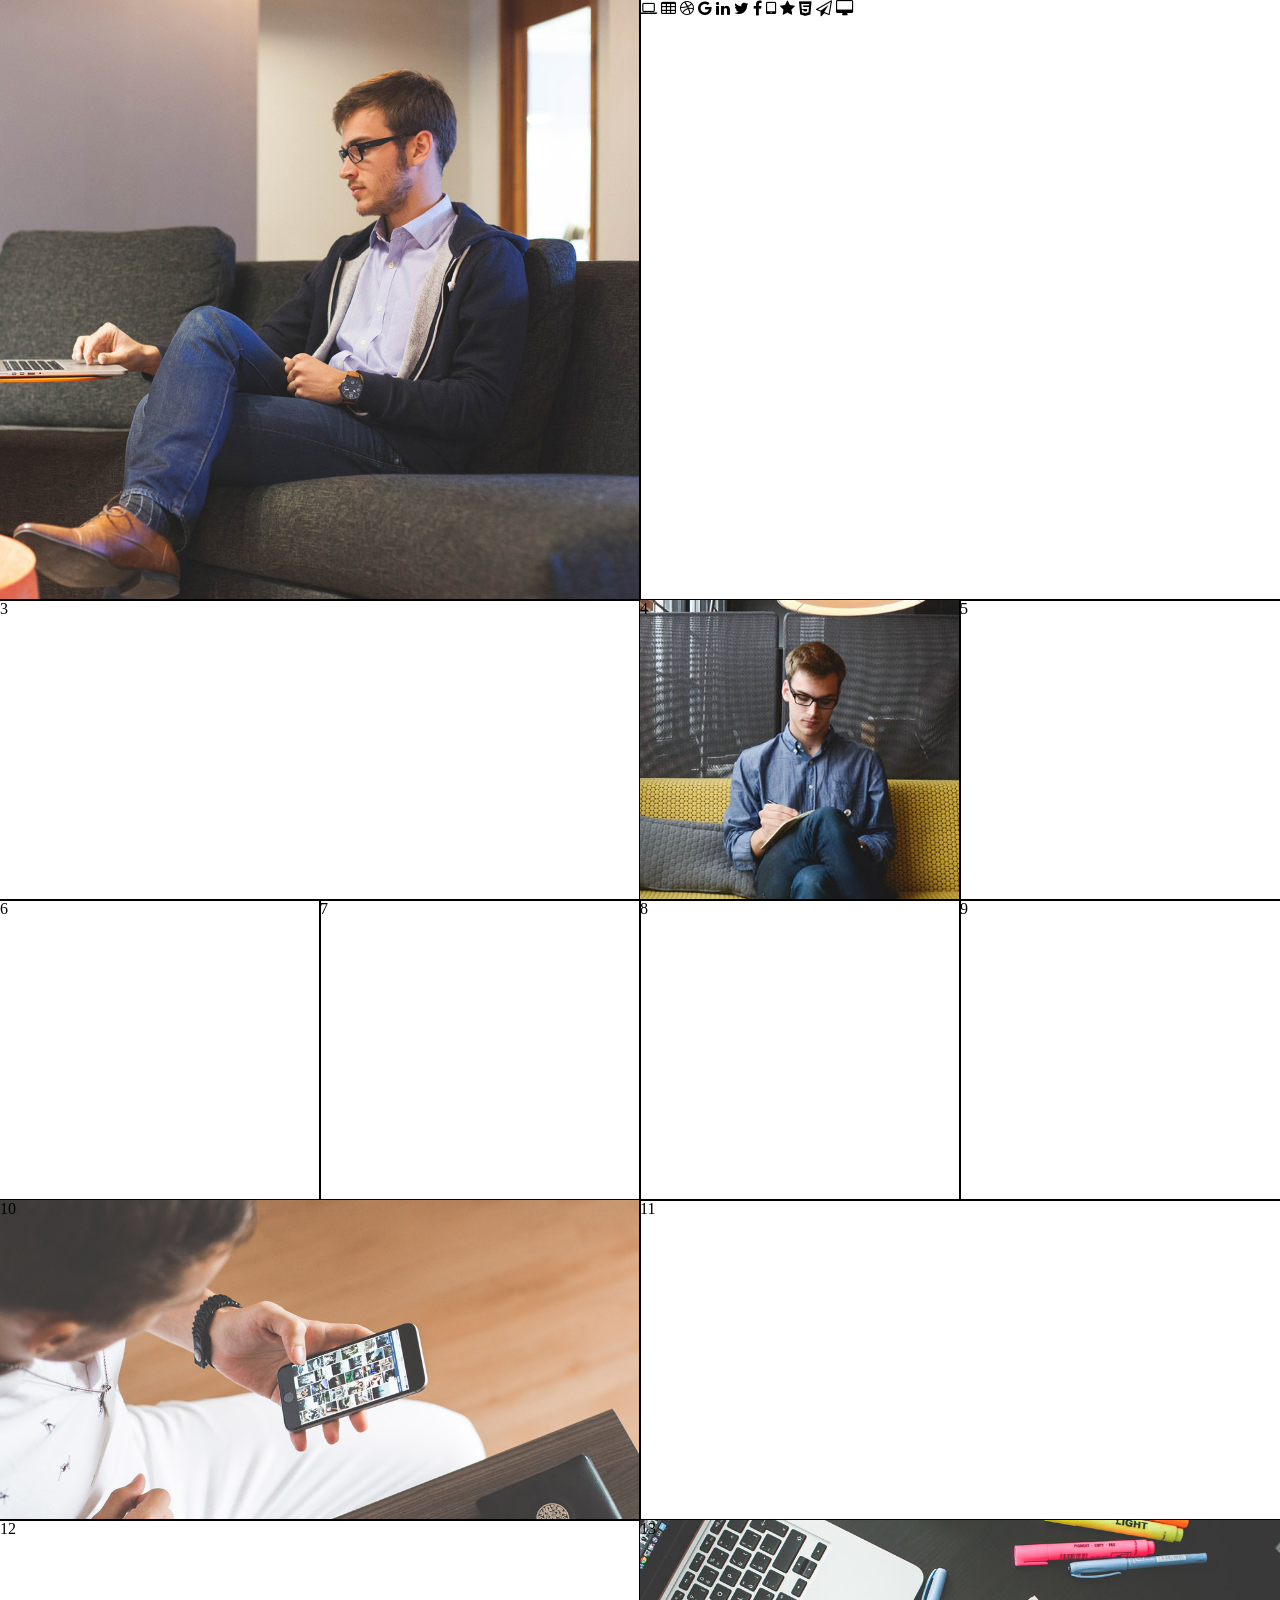
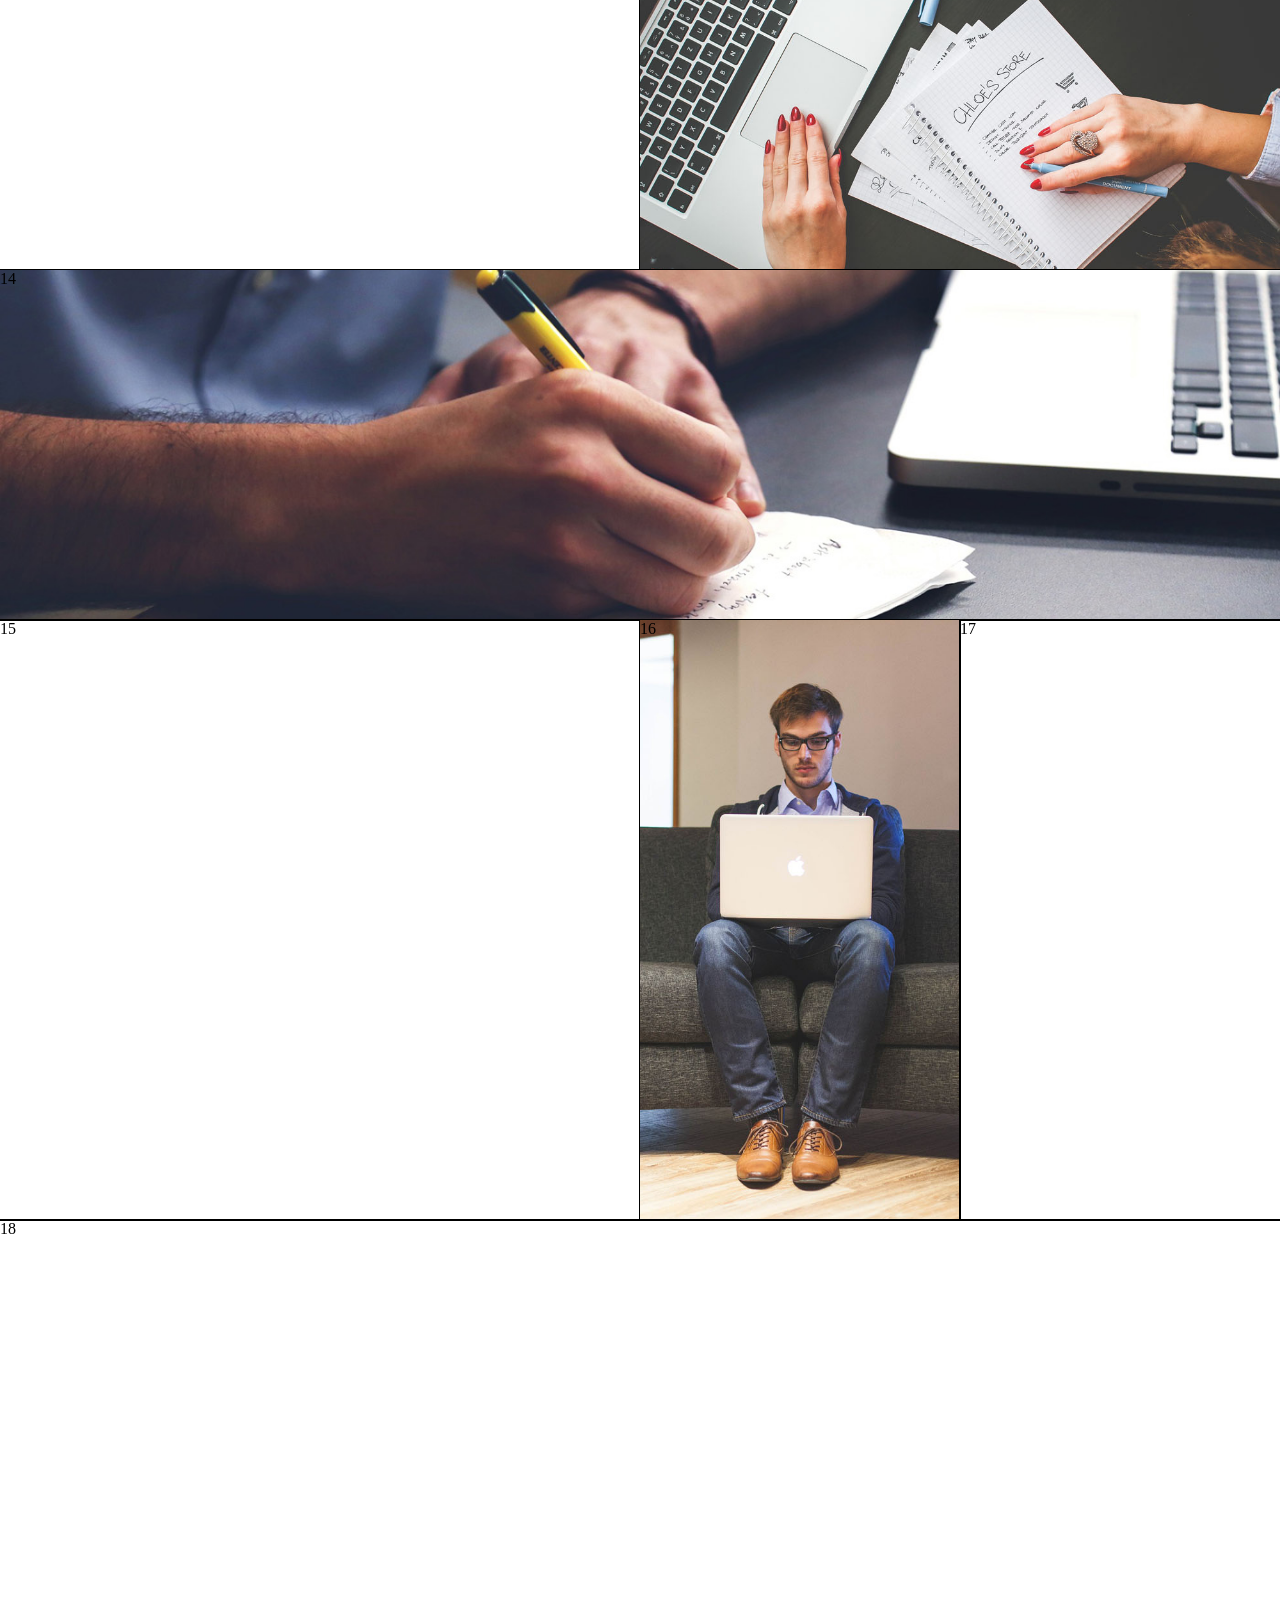
==== Html CSS/My/proba/proba.html @ 50657b2f "commit #1" ====
<!DOCTYPE html>
<html>

<head>
   <meta charset="utf-8">
   <title>Проба 5</title>
   <link rel="stylesheet" href="style.css">
   <link rel="stylesheet" href="font-awesome-4.7.0/css/font-awesome.css">
   <link rel="stylesheet" href="font-awesome-4.7.0/css/font-awesome.min.css">
   <!-- <script src="https://use.fontawesome.com/61b51f4877.js"></script> -->
</head>

<body>
   <div id="root">
      <div class="blok_1">

      </div>
      <div class="blok_2">

         <i class="fa fa-laptop" aria-hidden="true"></i>
         <i class="fa fa-table" aria-hidden="true"></i>
         <i class="fa fa-dribbble" aria-hidden="true"></i>
         <i class="fa fa-google" aria-hidden="true"></i>
         <i class="fa fa-linkedin" aria-hidden="true"></i>
         <i class="fa fa-twitter" aria-hidden="true"></i>
         <i class="fa fa-facebook" aria-hidden="true"></i>
         <i class="fa fa-tablet" aria-hidden="true"></i>
         <i class="fa fa-star" aria-hidden="true"></i>
         <i class="fa fa-html5" aria-hidden="true"></i>
         <i class="fa fa-paper-plane-o" aria-hidden="true"></i>
         <i class="fa fa-desktop" aria-hidden="true"></i>
      </div>
      <div class="blok_3">
         3
      </div>
      <div class="blok_4">
         4
      </div>
      <div class="blok_5">
         5
      </div>
      <div class="blok_6">
         6
      </div>
      <div class="blok_7">
         7
      </div>
      <div class="blok_8">
         8
      </div>
      <div class="blok_9">
         9
      </div>
      <div class="blok_10">
         10
      </div>
      <div class="blok_11">
         11
      </div>
      <div class="blok_12">
         12
      </div>
      <div class="blok_13">
         13
      </div>
      <div class="blok_14">
         14
      </div>
      <div class="blok_15">
         15
      </div>
      <div class="blok_16-17">
         <div class="blok_16">
            16
         </div>
         <div class="blok_17">
            17
         </div>
      </div>
      <div class="blok_18">
         18
      </div>















   </div>
</body>

</html>
---- Html CSS/My/proba/style.css ----
body{
    margin: 0;
    /* background: cadetblue; */
 }
#root{
    display: flex;
    flex-direction: row;
    flex-wrap:wrap;
    /*align-content: stretch;*/
    

}
div{
    box-sizing: border-box;
    /*border: 5px solid black;*/
    outline: 1px solid black;
    /* background: cadetblue; */

    
}

.blok_1{
    flex-basis: 50%;
    height: 600px;
    min-width: 400px;
    flex-grow: 2;

    background-image: url(images/5.jpg);
    background-repeat: no-repeat;
    background-position: center top;
    background-size: auto 100%;

    }

.blok_2{
    flex-basis: 50%;
    height: 600px;
    min-width: 400px;
    flex-grow: 2; 

    }
.blok_3{
    flex-basis: 50%;
    height: 300px;
    min-width: 400px;
    flex-grow: 2;
    }

.blok_4{
    flex-basis: 25%;
    height: 300px;
    min-width: 200px;
    flex-grow: 2;

    background-image: url(images/1.jpg);
    background-repeat: no-repeat;
    background-position: center top;
    background-size: auto 170%;
    
    }
.blok_5{
    flex-basis: 25%;
    height: 300px;
    min-width: 200px;
    flex-grow: 2;
    
    }        
.blok_6{
    flex-basis: 25%;
    height: 300px;
    min-width: 200px;
    flex-grow: 2;
    
    }
.blok_7{
    flex-basis: 25%;
    height: 300px;
    min-width: 200px;
    flex-grow: 2;
    
    } 
.blok_8{
    flex-basis: 25%;
    height: 300px;
    min-width: 200px;
    flex-grow: 2;
    
    }
.blok_9{
    flex-basis: 25%;
    height: 300px;
    min-width: 200px;
    flex-grow: 2;
    
    }               
.blok_10{
    flex-basis: 50%;
    height: 320px;
    min-width: 400px;
    flex-grow: 2;
    
    background-image: url(images/4.jpg);
    background-repeat: no-repeat;
    background-position: center top;
    background-size: 140% auto;
    }

.blok_11{
    flex-basis: 50%;
    height: 320px;
    min-width: 400px;
    flex-grow: 2; 

    }

.blok_12{
    flex-basis: 50%;
    height: 350px;
    min-width: 400px;
    flex-grow: 2;
    
}

.blok_13{
    flex-basis: 50%;
    height: 350px;
    min-width: 400px;
    flex-grow: 2; 
    
    background-image: url(images/3.jpg);
    background-repeat: no-repeat;
    background-position: center center;
    background-size: 140% auto;
    
    }
.blok_14{
    flex-basis: 100%;
    height: 350px;
    /*min-width: 350px;
    flex-grow: 2; */

    background-image: url(images/6.jpg);
    background-repeat: no-repeat;
    background-position: center center;
    background-size: 100% auto;
    }
.blok_15{
    flex-basis: 50%;
    height: 600px;
    min-width: 400px;
    flex-grow: 2; 
    }
.blok_16-17{
    flex-basis: 50%;
    /*height: 200px;*/
    min-width: 400px;
    flex-grow: 2;
    display: flex;
    flex-direction: row;
    /*flex-wrap:wrap;*/
    }
.blok_16{
    flex-basis: 50%;
    height: 600px;
    /*min-width: 200px;
    flex-grow: 2;*/

    background-image: url(images/2.jpg);
    background-repeat: no-repeat;
    background-position: center center;
    background-size: auto 100%;
    
    }
.blok_17{
    flex-basis: 50%;
    height: 600px;
    /*min-width: 200px;
    flex-grow: 2;*/
    
    }   
.blok_18{
    flex-basis: 100%;
    height: 400px;
    /*min-width: 350px;
    flex-grow: 2; */
    }
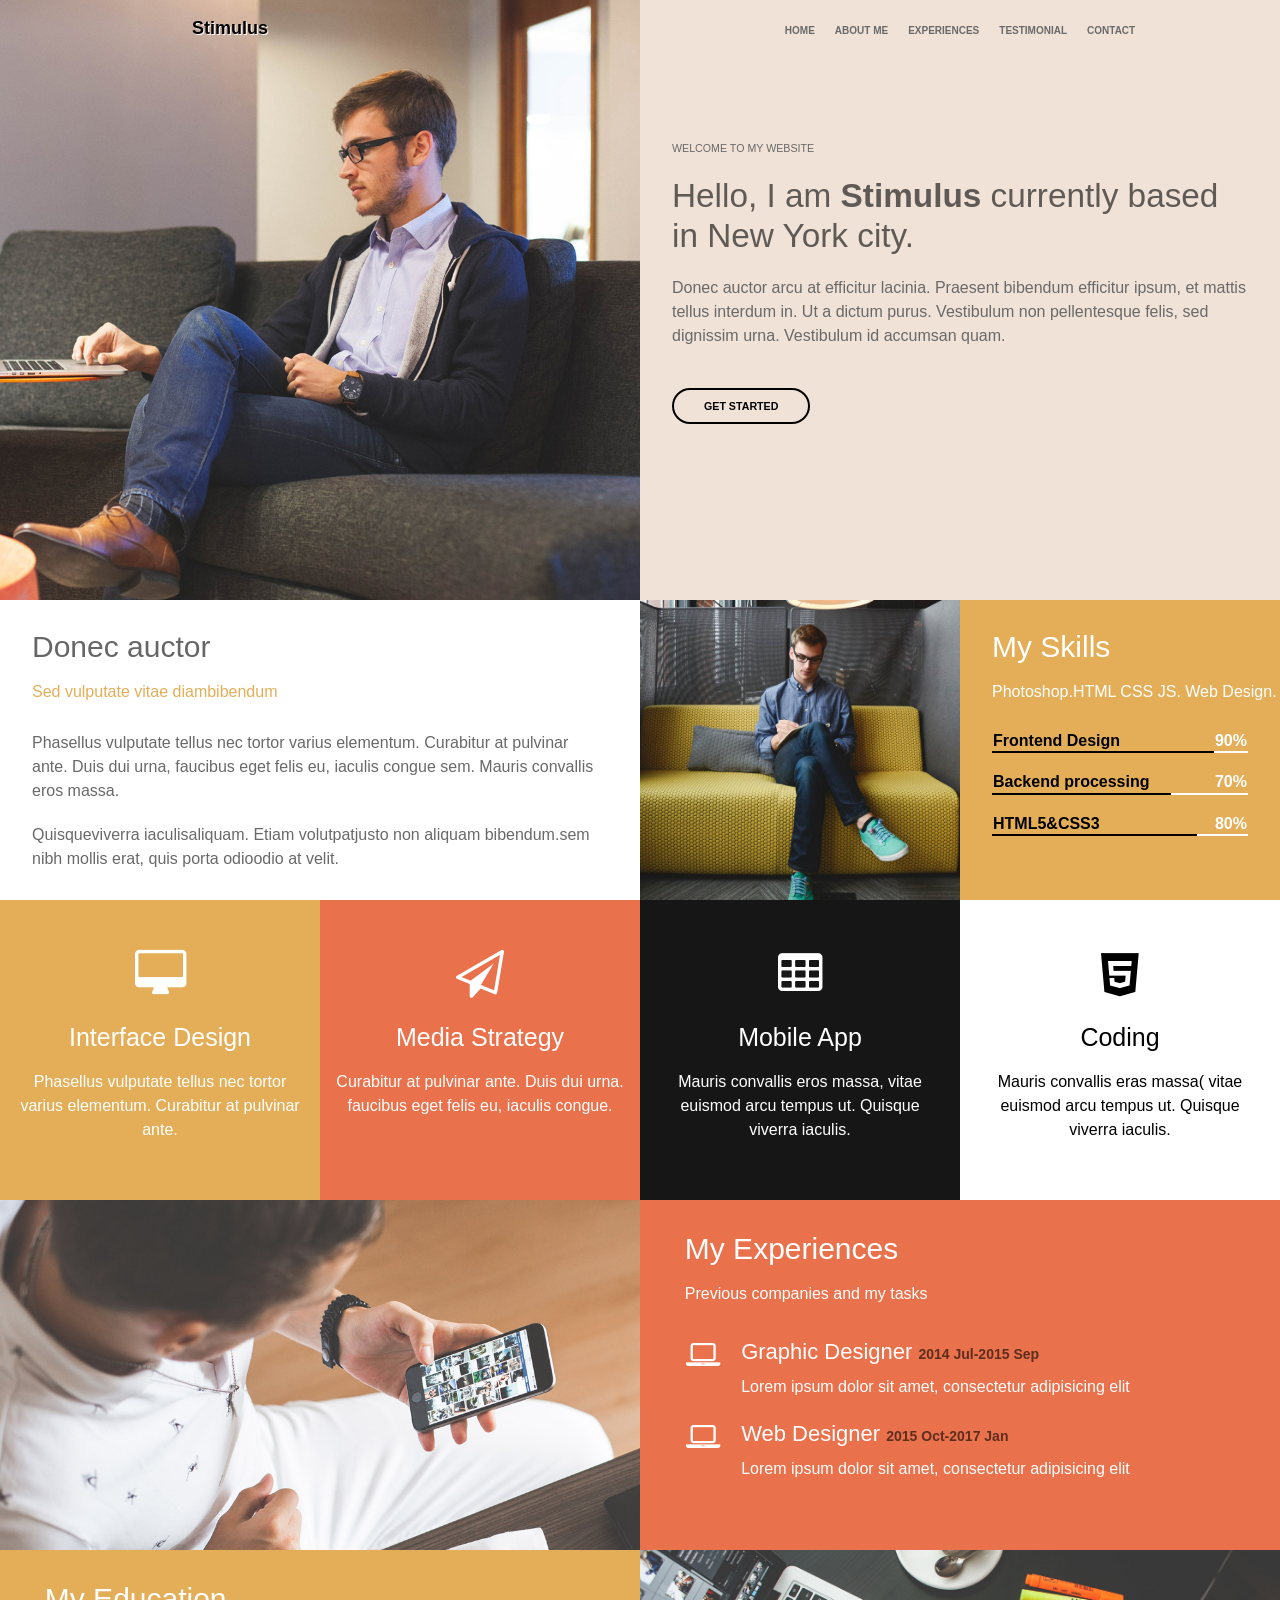
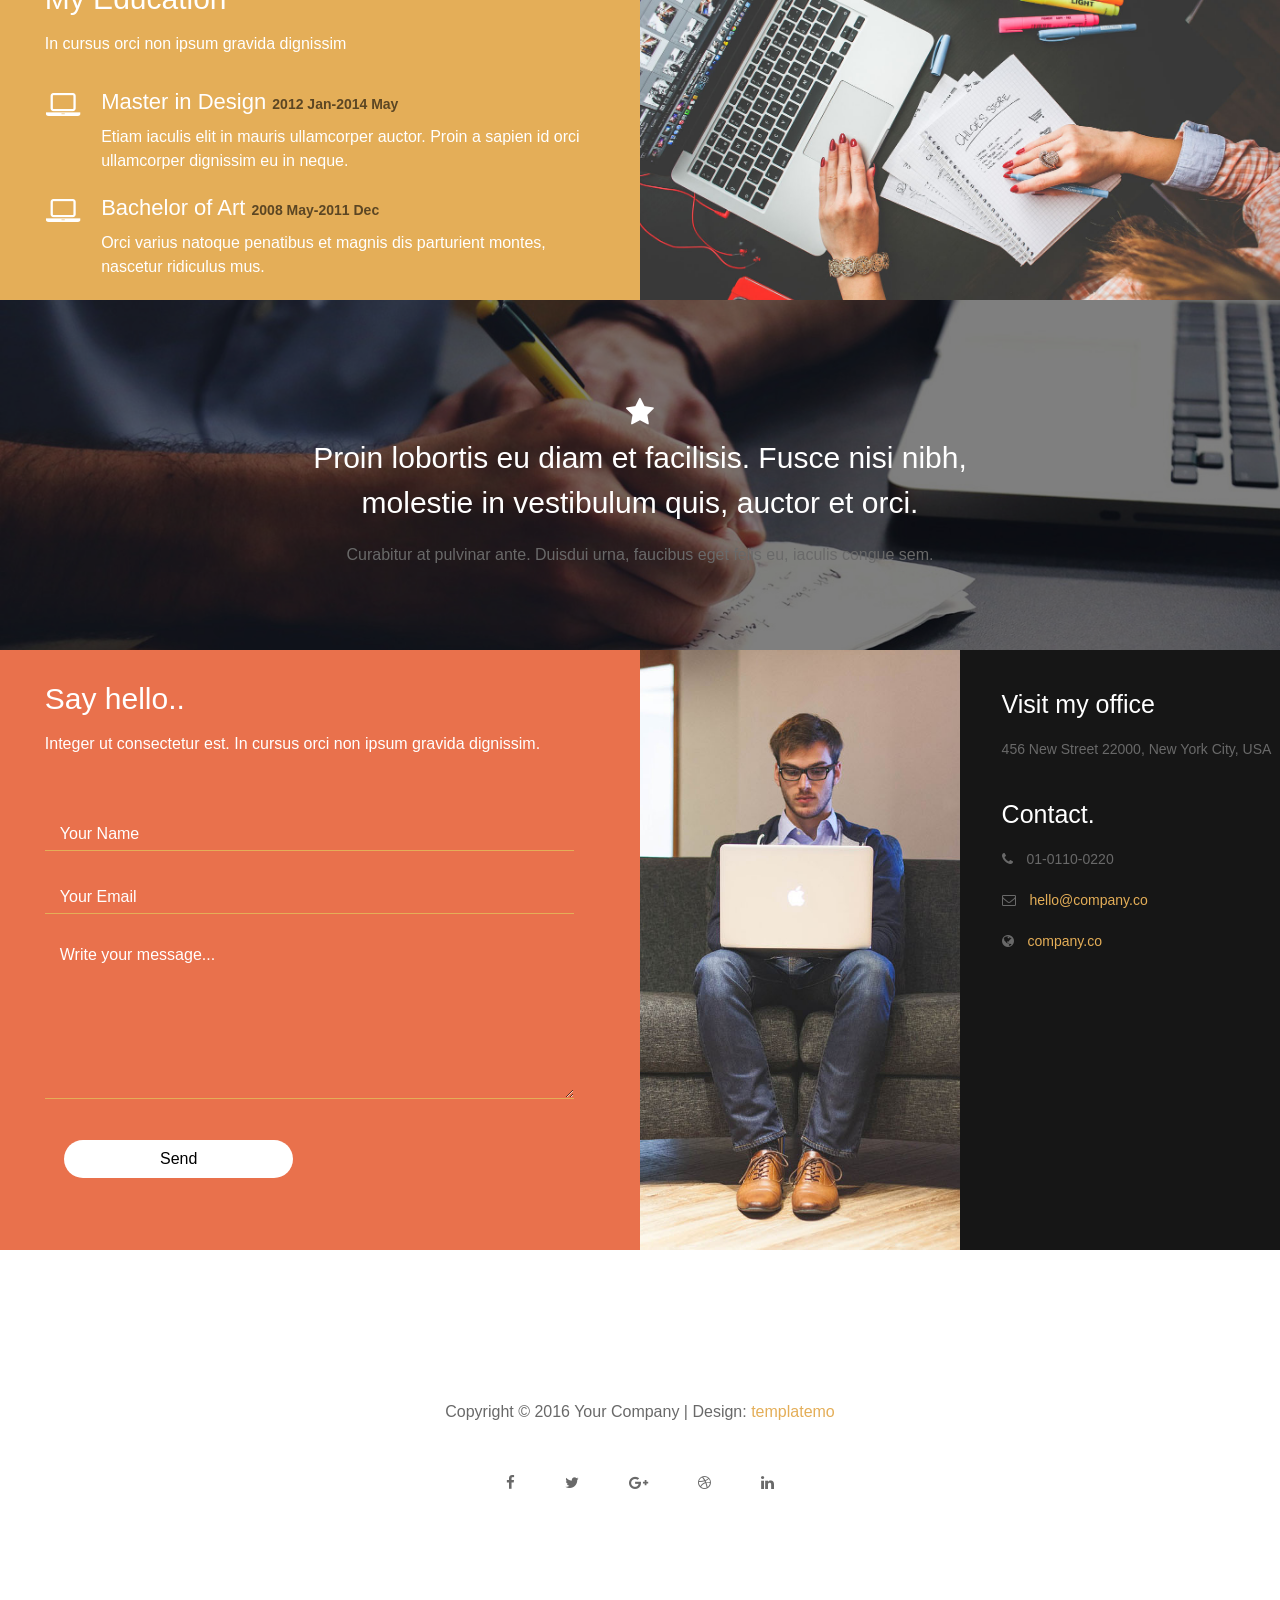
==== commit bf2d13f3: "Почти финал Почти финал (без БЭМа)" ====
--- a/Html CSS/My/proba/proba.html
+++ b/Html CSS/My/proba/proba.html
@@ -3,99 +3,249 @@
 
 <head>
    <meta charset="utf-8">
-   <title>Проба 5</title>
+   <title>Пробная страничка</title>
+   <link rel="stylesheet" href="normalize.css">
    <link rel="stylesheet" href="style.css">
+   <link rel="stylesheet" href="text.css">
    <link rel="stylesheet" href="font-awesome-4.7.0/css/font-awesome.css">
    <link rel="stylesheet" href="font-awesome-4.7.0/css/font-awesome.min.css">
-   <!-- <script src="https://use.fontawesome.com/61b51f4877.js"></script> -->
+   <link rel="stylesheet" href="media.css">
+   
+
+
 </head>
 
 <body>
-   <div id="root">
+   <header class="set-flex">
+      <div class="blok-header blok_1_text">Stimulus</div>
+      <div class="blok-header">
+         <ul class="spisok set-flex">
+            <li class="str pad"><a class="link gold-link" href="#">HOME</a></li>
+            <li class="str pad"><a class="link gold-link" href="#">ABOUT ME</a></li>
+            <li class="str pad"><a class="link gold-link" href="#">EXPERIENCES</a></li>
+            <li class="str pad"><a class="link gold-link" href="#">TESTIMONIAL</a></li>
+            <li class="str pad"><a class="link gold-link" href="#">CONTACT</a></li>
+         </ul>
+      </div>
+   </header>
+
+
+
+
+   <div class="set-flex">
       <div class="blok_1">
-
-      </div>
+         <!-- <p class="blok_1_text">Stimulus</p> -->
+      </div>
+
       <div class="blok_2">
-
-         <i class="fa fa-laptop" aria-hidden="true"></i>
-         <i class="fa fa-table" aria-hidden="true"></i>
-         <i class="fa fa-dribbble" aria-hidden="true"></i>
-         <i class="fa fa-google" aria-hidden="true"></i>
-         <i class="fa fa-linkedin" aria-hidden="true"></i>
-         <i class="fa fa-twitter" aria-hidden="true"></i>
-         <i class="fa fa-facebook" aria-hidden="true"></i>
-         <i class="fa fa-tablet" aria-hidden="true"></i>
-         <i class="fa fa-star" aria-hidden="true"></i>
-         <i class="fa fa-html5" aria-hidden="true"></i>
-         <i class="fa fa-paper-plane-o" aria-hidden="true"></i>
-         <i class="fa fa-desktop" aria-hidden="true"></i>
-      </div>
+         <!-- <ul>
+            <li><a href="#" id="Home">HOME</a></li>
+            <li><a href="#">ABOUT ME</a></li>
+            <li><a href="#">EXPERIENCES</a></li>
+            <li><a href="#">TESTIMONIAL</a></li>
+            <li><a href="#">CONTACT</a></li>
+         </ul> -->
+         <p class="blok_2_text_welcome">WELCOME TO MY WEBSITE</p>
+         <p class="blok_2_text_hello">Hello, I am <strong> Stimulus </strong>currently based in New York city.
+         </p>
+         <p class="blok_3_text_small">Donec auctor arcu at efficitur lacinia. Praesent bibendum efficitur ipsum, et
+            mattis tellus interdum in. Ut a dictum purus. Vestibulum non pellentesque felis, sed dignissim urna.
+            Vestibulum id accumsan quam.
+         </p>
+         <button class="but1">GET STARTED</button>
+      </div>
+
       <div class="blok_3">
-         3
-      </div>
-      <div class="blok_4">
-         4
-      </div>
+         <p class="blok_3_text_big">Donec auctor</p>
+         <p class="blok_3_text_small_cvet">Sed vulputate vitae diambibendum</p>
+         <p class="blok_3_text_small">Phasellus vulputate tellus nec tortor varius elementum. Curabitur at pulvinar
+            ante. Duis dui urna, faucibus eget felis eu, iaculis congue sem. Mauris convallis eros massa.</p>
+         <p class="blok_3_text_small">Quisqueviverra iaculisaliquam. Etiam volutpatjusto non aliquam bibendum.sem nibh
+            mollis erat, quis porta odioodio at velit.</p>
+      </div>
+
+      <div class="blok_4"></div>
+
       <div class="blok_5">
-         5
-      </div>
+         <p class="blok_5_text_big">My Skills</p>
+         <p class="blok_5_text_small">Photoshop.HTML CSS JS. Web Design.</p>
+         <table class="table1">
+            <tr>
+               <td class="name_1_1">Frontend Design</td>
+               <td class="num_1_1">90%</td>
+            </tr>
+         </table>
+         <table class="table1">
+            <tr>
+               <td class="name_1_2">Backend processing</td>
+               <td class="num_1_2">70%</td>
+            </tr>
+         </table>
+         <table class="table1">
+            <tr>
+               <td class="name_1_3">HTML5&CSS3</td>
+               <td class="num_1_3">80%</td>
+            </tr>
+         </table>
+      </div>
+
       <div class="blok_6">
-         6
-      </div>
+         <p class="blok_678_icon">
+            <i class="fa fa-desktop fa-3x" aria-hidden="true"></i>
+         </p>
+         <p class="blok_678_text_big">Interface Design</p>
+         <p class="blok_678_text_small">Phasellus vulputate tellus nec tortor varius elementum. Curabitur at pulvinar
+            ante.</p>
+      </div>
+
       <div class="blok_7">
-         7
-      </div>
+         <p class="blok_678_icon">
+            <i class="fa fa-paper-plane-o fa-3x" aria-hidden="true"></i>
+         </p>
+         <p class="blok_678_text_big">Media Strategy</p>
+         <p class="blok_678_text_small">Curabitur at pulvinar ante. Duis dui urna. faucibus eget felis eu, iaculis
+            congue.
+         </p>
+      </div>
+
       <div class="blok_8">
-         8
-      </div>
+         <p class="blok_678_icon">
+            <i class="fa fa-table fa-3x" aria-hidden="true"></i>
+         </p>
+         <p class="blok_678_text_big">Mobile App</p>
+         <p class="blok_678_text_small">Mauris convallis eros massa, vitae euismod arcu tempus ut. Quisque viverra
+            iaculis.</p>
+      </div>
+
       <div class="blok_9">
-         9
-      </div>
-      <div class="blok_10">
-         10
-      </div>
+         <p class="blok_678_icon">
+            <i class="fa fa-html5 fa-3x" aria-hidden="true"></i>
+         </p>
+         <p class="blok_9_text_big">Coding</p>
+         <p class="blok_9_text_small">Mauris convallis eras massa( vitae euismod arcu tempus ut. Quisque viverra
+            iaculis.</p>
+      </div>
+
+      <div class="blok_10"></div>
+
       <div class="blok_11">
-         11
-      </div>
+         <p class="blok_11_12_15_text_big">My Experiences</p>
+         <p class="blok_11_12_15_text_small">Previous companies and my tasks</p>
+         <table class="table2">
+            <tr>
+               <td rowspan="2" class="table_2_icon"><i class="fa fa-laptop fa-2x" aria-hidden="true"></i></td>
+               <td class="table_2_text_big">Graphic Designer <span class="table_2_text_big_bold">2014 Jul-2015
+                     Sep</span></td>
+            </tr>
+            <tr>
+               <td class="table_2_text_small">Lorem ipsum dolor sit amet, consectetur adipisicing elit</td>
+            </tr>
+         </table>
+         <table class="table2">
+            <tr>
+               <td rowspan="2" class="table_2_icon"><i class="fa fa-laptop fa-2x" aria-hidden="true"></i></td>
+               <td class="table_2_text_big">Web Designer <span class="table_2_text_big_bold">2015 Oct-2017 Jan</span>
+               </td>
+            </tr>
+            <tr>
+               <td class="table_2_text_small">Lorem ipsum dolor sit amet, consectetur adipisicing elit</td>
+            </tr>
+         </table>
+      </div>
+
       <div class="blok_12">
-         12
-      </div>
-      <div class="blok_13">
-         13
-      </div>
+         <p class="blok_11_12_15_text_big">My Education</p>
+         <p class="blok_11_12_15_text_small">In cursus orci non ipsum gravida dignissim</p>
+         <table class="table2">
+            <tr>
+               <td rowspan="2" class="table_2_icon"><i class="fa fa-laptop fa-2x" aria-hidden="true"></i></td>
+               <td class="table_2_text_big">Master in Design <span class="table_2_text_big_bold">2012 Jan-2014
+                     May</span></td>
+            </tr>
+            <tr>
+               <td class="table_2_text_small">Etiam iaculis elit in mauris ullamcorper auctor. Proin a sapien id orci
+                  ullamcorper dignissim eu in neque.</td>
+            </tr>
+         </table>
+         <table class="table2">
+            <tr>
+               <td rowspan="2" class="table_2_icon"><i class="fa fa-laptop fa-2x" aria-hidden="true"></i></td>
+               <td class="table_2_text_big">Bachelor of Art <span class="table_2_text_big_bold">2008 May-2011 Dec</span>
+               </td>
+            </tr>
+            <tr>
+               <td class="table_2_text_small">Orci varius natoque penatibus et magnis dis parturient montes, nascetur
+                  ridiculus mus.
+
+               </td>
+            </tr>
+         </table>
+      </div>
+
+      <div class="blok_13"></div>
+
       <div class="blok_14">
-         14
-      </div>
+         <div class="blok_14_fon">
+            <p class="blok_14_text">
+               <i class="fa fa fa-star" aria-hidden="true"></i>
+               <br>
+               Proin lobortis eu diam et facilisis. Fusce nisi nibh,<br> molestie in vestibulum quis, auctor et orci.
+            </p>
+            <p class="blok_14_text_small">
+               Curabitur at pulvinar ante. Duisdui urna, faucibus eget felis eu, iaculis congue sem.
+            </p>
+         </div>
+      </div>
+
       <div class="blok_15">
-         15
-      </div>
-      <div class="blok_16-17">
-         <div class="blok_16">
-            16
-         </div>
-         <div class="blok_17">
-            17
-         </div>
-      </div>
+         <p class="blok_11_12_15_text_big">Say hello..</p>
+         <p class="blok_11_12_15_text_small">Integer ut consectetur est. In cursus orci non ipsum gravida dignissim.</p>
+         <form action="" method="GET">
+            <input class="blok_15_pole_1" type="text" name="nick" placeholder="Your Name"><br>
+            <input class="blok_15_pole_1" type="email" name="email" placeholder="Your Email" autocomplete="off"><br>
+            <textarea class="blok_15_area_1" name="note" placeholder="Write your message..."></textarea><br>
+            <br><br>
+            <input class="but2" type="submit" value="Send">
+         </form>
+      </div>
+ 
+      <div class="blok_16"></div>
+
+      <div class="blok_17">
+         <p class="blok_17_text_big">Visit my office</p>
+         <p class="blok_17_text_small">456 New Street 22000, New York City, USA</p>
+         <p class="blok_17_text_big">Contact.</p>
+         <p class="blok_17_text_small"><a class="link" href="tel: 0101100220"><i class="fa fa-phone" aria-hidden="true"></i>
+               01-0110-0220</a></p>
+         <p class="blok_17_text_small"><a class="link" href="mailto: hello@company.co"><i class="fa fa-envelope-o"
+                  aria-hidden="true"></i>
+               <spin class="blok_17_text_small_cvet">hello@company.co</spin>
+            </a></p>
+         <p class="blok_17_text_small"><a class="link" href="skype: company.co"><i class="fa fa-globe" aria-hidden="true"></i>
+               <spin class="blok_17_text_small_cvet">company.co</spin>
+            </a></p>
+
+      </div>
+
       <div class="blok_18">
-         18
-      </div>
-
-
-
-
-
-
-
-
-
-
-
-
-
-
-
+         <p class="blok_18_text_small">Copyright © 2016 Your Company | Design: <spin class="blok_18_text_small_cvet">
+               templatemo</spin>
+         </p>
+         <ul class="spisok set-flex blok_18_links">
+            <li class="str blok_18_links_cell"><a class="link" href="https://www.facebook.com/" target="_blank"><i class="fa fa-facebook"
+                     aria-hidden="true"></i></a></li>
+            <li class="str blok_18_links_cell"><a class="link" href="https://twitter.com/" target="_blank"><i class="fa fa-twitter"
+                     aria-hidden="true"></i></a></li>
+            <li class="str blok_18_links_cell"><a class="link" href="https://accounts.google.com/" target="_blank"><i
+                     class="fa fa-google-plus" aria-hidden="true"></i></a></li>
+            <li class="str blok_18_links_cell"><a class="link" href="https://dribbble.com/" target="_blank"><i class="fa fa-dribbble"
+                     aria-hidden="true"></i></a></li>
+            <li class="str blok_18_links_cell"><a class="link" href="https://www.linkedin.com/" target="_blank"><i class="fa fa-linkedin"
+                     aria-hidden="true"></i></a></li>
+         </ul>
+      </div>
    </div>
+
 </body>
 
 </html>
--- a/Html CSS/My/proba/style.css
+++ b/Html CSS/My/proba/style.css
@@ -1,189 +1,280 @@
-
-
-body{
+header{
+    background: rgba(255, 255, 255, 0);
+    position: absolute;
+    left: 0;
+    right: 0;
+}
+
+
+
+body {
     margin: 0;
+    font-family: 'Segoe UI', Tahoma, Geneva, Verdana, sans-serif;
     /* background: cadetblue; */
- }
-#root{
+}
+
+.set-flex {
     display: flex;
     flex-direction: row;
-    flex-wrap:wrap;
+    flex-wrap: wrap;
     /*align-content: stretch;*/
-    
-
-}
-div{
+}
+
+p {
+    margin: 0px;
+}
+
+div {
     box-sizing: border-box;
     /*border: 5px solid black;*/
-    outline: 1px solid black;
+    /* outline: 1px solid black; */
     /* background: cadetblue; */
-
-    
-}
-
-.blok_1{
-    flex-basis: 50%;
-    height: 600px;
-    min-width: 400px;
-    flex-grow: 2;
-
+}
+
+.blok-header{
+    flex-basis: 50%;
+}
+
+.blok_1 {
+    flex-basis: 50%;
+    height: 600px;
+    /* min-width: 400px; */
+    /* flex-grow: 2; */
     background-image: url(images/5.jpg);
     background-repeat: no-repeat;
     background-position: center top;
-    background-size: auto 100%;
-
-    }
-
-.blok_2{
-    flex-basis: 50%;
-    height: 600px;
-    min-width: 400px;
-    flex-grow: 2; 
-
-    }
-.blok_3{
-    flex-basis: 50%;
-    height: 300px;
-    min-width: 400px;
-    flex-grow: 2;
-    }
-
-.blok_4{
-    flex-basis: 25%;
-    height: 300px;
-    min-width: 200px;
-    flex-grow: 2;
-
+    /* background-size: auto 100%; */
+    background-size: cover;
+    order: 0;
+}
+
+.blok_2 {
+    flex-basis: 50%;
+    height: 600px;
+    background-color: #f0e2d7;
+    /* min-width: 400px; */
+    /* flex-grow: 2; */
+    order: 1;
+}
+
+.blok_3 {
+    flex-basis: 50%;
+    height: 300px;
+    background-color: #ffffff;
+    /* min-width: 400px; */
+    /* flex-grow: 2; */
+    order: 2;
+}
+
+.blok_4 {
+    flex-basis: 25%;
+    height: 300px;
+    /* min-width: 200px; */
+    /* flex-grow: 2; */
     background-image: url(images/1.jpg);
     background-repeat: no-repeat;
     background-position: center top;
-    background-size: auto 170%;
-    
-    }
-.blok_5{
-    flex-basis: 25%;
-    height: 300px;
-    min-width: 200px;
-    flex-grow: 2;
-    
-    }        
-.blok_6{
-    flex-basis: 25%;
-    height: 300px;
-    min-width: 200px;
-    flex-grow: 2;
-    
-    }
-.blok_7{
-    flex-basis: 25%;
-    height: 300px;
-    min-width: 200px;
-    flex-grow: 2;
-    
-    } 
-.blok_8{
-    flex-basis: 25%;
-    height: 300px;
-    min-width: 200px;
-    flex-grow: 2;
-    
-    }
-.blok_9{
-    flex-basis: 25%;
-    height: 300px;
-    min-width: 200px;
-    flex-grow: 2;
-    
-    }               
-.blok_10{
-    flex-basis: 50%;
-    height: 320px;
-    min-width: 400px;
-    flex-grow: 2;
-    
+    /* background-size: auto 170%; */
+    background-size: cover;
+    order: 3;
+}
+
+.blok_5 {
+    flex-basis: 25%;
+    height: 300px;
+    background-color: #e4ae58;
+    /* min-width: 200px; */
+    /* flex-grow: 2; */
+    order: 4;
+}
+
+.blok_6 {
+    flex-basis: 25%;
+    height: 300px;
+    background-color: #e4ae58;
+    /* min-width: 200px; */
+    /* flex-grow: 2; */
+    order: 5;
+}
+
+.blok_7 {
+    flex-basis: 25%;
+    height: 300px;
+    background-color: #e9714c;
+    /* min-width: 200px; */
+    /* flex-grow: 2; */
+    order: 6;
+}
+
+.blok_8 {
+    flex-basis: 25%;
+    height: 300px;
+    background-color: #161616;
+    /* min-width: 200px; */
+    /* flex-grow: 2; */
+    order: 7;
+}
+
+.blok_9 {
+    flex-basis: 25%;
+    height: 300px;
+    background-color: #ffffff;
+    /* min-width: 200px; */
+    /* flex-grow: 2; */
+    order: 8;
+}
+
+.blok_10 {
+    flex-basis: 50%;
+    height: 350px;
+    /* min-width: 400px; */
+    /* flex-grow: 2; */
     background-image: url(images/4.jpg);
     background-repeat: no-repeat;
-    background-position: center top;
+    /* background-position: center top; */
+    background-size: cover;
     background-size: 140% auto;
-    }
-
-.blok_11{
-    flex-basis: 50%;
-    height: 320px;
-    min-width: 400px;
-    flex-grow: 2; 
-
-    }
-
-.blok_12{
-    flex-basis: 50%;
-    height: 350px;
-    min-width: 400px;
-    flex-grow: 2;
-    
-}
-
-.blok_13{
-    flex-basis: 50%;
-    height: 350px;
-    min-width: 400px;
-    flex-grow: 2; 
-    
+    order: 9;
+}
+
+.blok_11 {
+    flex-basis: 50%;
+    height: 350px;
+    background-color: #e9714c;
+    /* min-width: 400px; */
+    /* flex-grow: 2; */
+    order: 10;
+}
+
+.blok_12 {
+    flex-basis: 50%;
+    height: 350px;
+    background-color: #e4ae58;
+    /* min-width: 400px; */
+    /* flex-grow: 2; */
+    order: 11;
+}
+
+.blok_13 {
+    flex-basis: 50%;
+    height: 350px;
+    /* min-width: 400px; */
+    /* flex-grow: 2; */
     background-image: url(images/3.jpg);
     background-repeat: no-repeat;
     background-position: center center;
-    background-size: 140% auto;
-    
-    }
-.blok_14{
+    /* background-size: 140% auto; */
+    background-size: cover;
+    order: 12;
+}
+
+.blok_14 {
     flex-basis: 100%;
     height: 350px;
-    /*min-width: 350px;
-    flex-grow: 2; */
-
+    /* flex-grow: 2;  */
     background-image: url(images/6.jpg);
     background-repeat: no-repeat;
     background-position: center center;
-    background-size: 100% auto;
-    }
-.blok_15{
-    flex-basis: 50%;
-    height: 600px;
-    min-width: 400px;
-    flex-grow: 2; 
-    }
-.blok_16-17{
-    flex-basis: 50%;
-    /*height: 200px;*/
-    min-width: 400px;
-    flex-grow: 2;
-    display: flex;
-    flex-direction: row;
-    /*flex-wrap:wrap;*/
-    }
-.blok_16{
-    flex-basis: 50%;
-    height: 600px;
-    /*min-width: 200px;
-    flex-grow: 2;*/
-
+    /* background-size:  100% auto; */
+    background-size: cover;
+    /* filter: contrast(50%); */
+    /* filter: brightness(40%); */
+    order: 13;
+}
+
+.blok_15 {
+    flex-basis: 50%;
+    height: 600px;
+    background-color: #e9714c;
+    /* min-width: 400px; */
+    /* flex-grow: 2; */
+    order: 14;
+}
+
+.blok_16 {
+    flex-basis: 25%;
+    height: 600px;
+    background-color: #161616;
+    /* min-width: 200px; */
+    /* flex-grow: 2; */
     background-image: url(images/2.jpg);
     background-repeat: no-repeat;
     background-position: center center;
-    background-size: auto 100%;
-    
-    }
-.blok_17{
-    flex-basis: 50%;
-    height: 600px;
-    /*min-width: 200px;
-    flex-grow: 2;*/
-    
-    }   
-.blok_18{
+    /* background-size: auto 100%; */
+    background-size: cover;
+    order: 15;
+}
+
+.blok_17 {
+    flex-basis: 25%;
+    height: 600px;
+    background-color: #161616;
+    /* min-width: 200px; */
+    /* flex-grow: 2; */
+    order: 16;
+}
+
+.blok_18 {
     flex-basis: 100%;
     height: 400px;
-    /*min-width: 350px;
-    flex-grow: 2; */
-    }
-                   +    background-color: #ffffff;
+    /* flex-grow: 2; */
+    order: 17;
+}
+
+.pad{
+    padding: 0px 10px;
+}   
+
+.spisok {
+    /* display: flex;
+    flex-direction: row;
+    flex-wrap: wrap; */
+    justify-content: center;
+    /* color: dimgray; */
+    margin-top: 25px;
+    /* margin: 20px 5%; */
+    /* line-height: 1.5; */
+    font-size: 10px;
+    /* font-family: 'Times New Roman', Times, serif; */
+    font-weight: 900;
+    padding-inline-start: 0px;
+    /*сбрасываю браузерские настройки*/
+}
+
+.str {
+    list-style-type: none;
+    
+}
+
+
+
+
+/* li:nth-child(1){
+    color: #e4ae58;
+} */
+
+.link {
+    text-decoration: none;
+    /* Убираем подчёркивание */
+    color: dimgray;
+}
+.gold-link:hover{
+    color: #e4ae58;
+    
+}
+
+
+.but1 {
+    padding: 10px 30px;
+    background: #f0e2d7;
+    margin: 20px 5%;
+    border: 2px solid black;
+    border-radius: 25px;
+    font-size: 8pt;
+    font-weight: 700;
+}
+
+/* .pad {
+    padding: 0px 10px;
+} */
--- a/Html CSS/My/proba/text.css
+++ b/Html CSS/My/proba/text.css
@@ -0,0 +1,327 @@
+.fa-desktop, .fa-paper-plane-o, .fa-table, .fa-star {
+    color: white;
+}
+
+.fa-phone, .fa-envelope-o, .fa-globe {
+    padding-right: 10px;
+}
+
+.blok_1_text {
+    /* font-family:serif; */
+    font-size: 18px;
+    font-weight: 900;
+    text-shadow: 01px 1px 0px white;
+    /* margin-left: 25%; */
+    padding-left: 15%;
+    margin-top: 18px;
+}
+
+.blok_2_text_welcome {
+    color: dimgray;
+    margin: 20px 5%;
+    line-height: 1.5;
+    font-size: 8pt;
+    padding-top: 120px;
+}
+
+.blok_2_text_hello {
+    color: rgba(0, 0, 0, 0.6);
+    margin: 20px 5%;
+    line-height: 1.2;
+    font-size: 25pt;
+}
+
+.blok_3_text_big {
+    /* font-family: 'Segoe UI', Tahoma, Geneva, Verdana, sans-serif; */
+    font-size: 30px;
+    color: rgba(0, 0, 0, 0.6);
+    margin-left: 5%;
+    margin-top: 30px;
+}
+
+.blok_3_text_small_cvet {
+    color: #e4ae58;
+    margin-left: 5%;
+    margin-top: 18px;
+    margin-bottom: 30px;
+}
+
+.blok_3_text_small {
+    color: dimgray;
+    margin: 20px 5%;
+    line-height: 1.5;
+    ;
+}
+
+.blok_5_text_big {
+    /* font-family: 'Segoe UI', Tahoma, Geneva, Verdana, sans-serif; */
+    font-size: 30px;
+    color: white;
+    margin-left: 10%;
+    margin-top: 30px;
+}
+
+.blok_5_text_small {
+    color: white;
+    margin-left: 10%;
+    margin-top: 18px;
+    margin-bottom: 30px;
+}
+
+.blok_678_icon {
+    text-align: center;
+    margin-top: 50px;
+    ;
+}
+
+.blok_678_text_big {
+    text-align: center;
+    font-size: 25px;
+    color: white;
+    margin-top: 25px;
+}
+
+.blok_678_text_small {
+    text-align: center;
+    line-height: 1.5;
+    color: white;
+    margin-left: 5%;
+    margin-right: 5%;
+    margin-top: 18px;
+}
+
+.blok_9_text_big {
+    text-align: center;
+    font-size: 25px;
+    margin-top: 25px;
+}
+
+.blok_9_text_small {
+    text-align: center;
+    line-height: 1.5;
+    margin-left: 5%;
+    margin-right: 5%;
+    margin-top: 18px;
+}
+
+.blok_11_12_15_text_big {
+    /* font-family: 'Segoe UI', Tahoma, Geneva, Verdana, sans-serif; */
+    font-size: 30px;
+    color: white;
+    margin-left: 7%;
+    margin-top: 5%;
+}
+
+.blok_11_12_15_text_small {
+    color: white;
+    margin-left: 7%;
+    margin-top: 18px;
+    margin-bottom: 35px;
+}
+
+.blok_14_text {
+    /* margin-top: 50px; */
+    padding-top: 7%;
+    text-align: center;
+    font-size: 30px;
+    line-height: 1.5;
+    color: white;
+}
+
+.blok_14_fon {
+    vertical-align: top;
+    /* margin: 0; */
+    height: 100%;
+    background-color: rgba(0, 0, 0, 0.5);
+}
+
+.blok_14_text_small {
+    color: dimgray;
+    line-height: 1.5;
+    text-align: center;
+    /* margin-left: 5%;
+    margin-right: 5%;*/
+    margin-top: 18px;
+}
+
+.table1 {
+    /* border: 1px solid black; */
+    margin-left: 10%;
+    /* margin-right: 10%; */
+    width: 80%;
+    font-weight: 600;
+    border-spacing: 0px;
+}
+
+.name_1_1 {
+    color: black;
+    width: 90%;
+    /* padding-top: 20px; */
+    border-bottom: 2px solid black;
+}
+
+.num_1_1 {
+    color: white;
+    text-align: right;
+    /* padding-top: 20px; */
+    border-bottom: 2px solid white;
+}
+
+.name_1_2 {
+    color: black;
+    width: 70%;
+    padding-top: 20px;
+    border-bottom: 2px solid black;
+}
+
+.num_1_2 {
+    color: white;
+    text-align: right;
+    padding-top: 20px;
+    border-bottom: 2px solid white;
+}
+
+.name_1_3 {
+    color: black;
+    width: 80%;
+    padding-top: 20px;
+    border-bottom: 2px solid black;
+}
+
+.num_1_3 {
+    color: white;
+    text-align: right;
+    padding-top: 20px;
+    border-bottom: 2px solid white;
+}
+
+.table2 {
+    /* border: 1px solid black; */
+    color: white;
+    margin-left: 7%;
+    margin-right: 5%;
+    margin-top: 20px;
+    /* margin-right: 10%; */
+    /* width: 70%; */
+    /* font-weight: 600; */
+    border-spacing: 0px;
+}
+
+.table_2_icon {
+    width: 40pt;
+    /* align-content: left top; */
+    /* text-align:; */
+    vertical-align: top;
+}
+
+.table_2_text_big {
+    font-size: 22px;
+}
+
+.table_2_text_big_bold {
+    font-size: 14px;
+    font-weight: 800;
+    color: rgba(0, 0, 0, 0.6);
+}
+
+.table_2_text_small {
+    /* margin-top: 120px; */
+    padding-top: 10px;
+    line-height: 1.5;
+}
+
+input::placeholder, textarea::placeholder {
+    color: white;
+}
+
+input, textarea {
+    outline: none;
+    color: white;
+    background: rgba(255, 255, 255, 0);
+}
+
+.blok_15_area_1 {
+    height: 150px;
+    margin-left: 7%;
+    margin-right: 7%;
+    margin-top: 30px;
+    padding-left: 15px;
+    width: 80%;
+    border: 0;
+    border-bottom: 1px solid #e4ae58;
+}
+
+.blok_15_pole_1 {
+    margin-left: 7%;
+    margin-right: 7%;
+    margin-top: 30px;
+    height: 30px;
+    padding-left: 15px;
+    width: 80%;
+    /* background: rgba(255, 255, 255, 0); */
+    border: 0;
+    border-bottom: 1px solid #e4ae58;
+}
+
+.but2 {
+    margin-left: 10%;
+    padding: 10px 15%;
+    color: black;
+    background: white;
+    border: 0;
+    border-radius: 20px;
+}
+
+.blok_17_text_big {
+    /* font-family: 'Segoe UI', Tahoma, Geneva, Verdana, sans-serif; */
+    font-size: 25px;
+    color: white;
+    margin-left: 13%;
+    margin-top: 40px;
+}
+
+.blok_17_text_small_cvet {
+    color: #e4ae58;
+    /* margin-left: 5%;
+    margin-top: 18px;
+    margin-bottom: 30px; */
+}
+
+.blok_17_text_small {
+    color: dimgray;
+    ;
+    margin: 20px 0 20px 13%;
+    line-height: 1.5;
+    font-size: 14px;
+}
+
+.blok_18_text_small_cvet {
+    color: #e4ae58;
+}
+
+.blok_18_text_small {
+    color: dimgray;
+    text-align: center;
+    margin-top: 150px;
+    line-height: 1.5;
+    font-size: 16px;
+}
+
+.blok_18_links {
+    padding-inline-start: 0px;
+    /* display: flex;
+    flex-direction: row;
+    flex-wrap: wrap; */
+    justify-content: center;
+    /* color: dimgray; */
+    margin-top: 50px;
+    /* margin: 20px 5%; */
+    /* line-height: 1.5; */
+    font-size: 15px;
+    /* font-family: 'Times New Roman', Times, serif; */
+    font-weight: 100;
+}
+
+.blok_18_links_cell {
+    padding: 0 25px;
+}
--- a/Html CSS/My/proba/media.css
+++ b/Html CSS/My/proba/media.css
@@ -0,0 +1,50 @@
+@media screen and (min-width: 650px) and (max-width: 900px) {
+    .blok_1, .blok_2, .blok_3, .blok_10, .blok_11, .blok_12, .blok_13, .blok_15 {
+        flex-basis: 100%;
+    }
+    .blok_4, .blok_5, .blok_6, .blok_7, .blok_8, .blok_9, .blok_16, .blok_17 {
+        flex-basis: 50%;
+    }
+    .blok_12 {
+        order: 12;
+    }
+    .blok_13 {
+        order: 11;
+    }
+    /* .blok-header{
+        flex-basis: 40%;
+    } */
+    
+    .pad {
+        padding: 0px 5px;
+    }
+}
+
+@media screen and (max-width: 650px) {
+    /* .blok_1, .blok_2,.blok_3,
+    .blok_10,.blok_11,.blok_12,
+    .blok_13,.blok_15 {
+        flex-basis: 100%;
+    } */
+    .set-flex {
+        flex-direction: column;
+    }
+    .blok_4, .blok_5, .blok_6, .blok_7, .blok_8, .blok_9, .blok_16, .blok_17 {
+        flex-basis: 100%;
+    }
+    .blok_12 {
+        order: 12;
+    }
+    .blok_13 {
+        order: 11;
+    }
+    /* .blok_14 {
+        background-size: auto 100%;
+    }  */
+    /* .blok-header{
+        flex-basis: 50%;
+    } */
+    /* .pad {
+        padding: 100px 55px;
+    } */
+}
